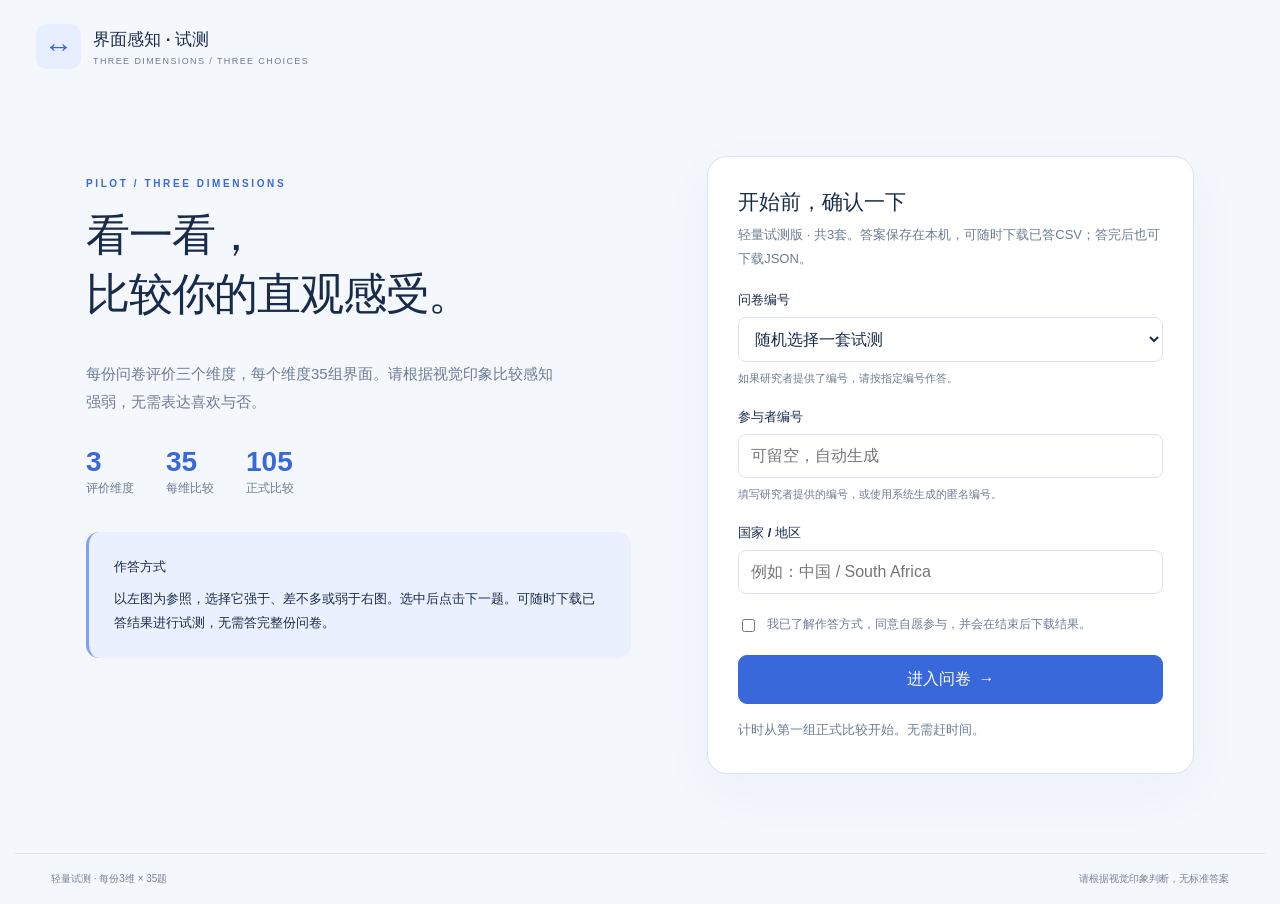
==== three35.html @ 6b6b3850 "Add 3-choice pilot and explicit CSV completion times" ====
<!doctype html>
<html lang="zh-CN">
<head>
  <meta charset="utf-8">
  <meta name="viewport" content="width=device-width,initial-scale=1">
  <meta name="theme-color" content="#f4f7fc">
  <title>界面感知试测 · 3维×35题 · 三类比较</title>
<style>:root{--ink:#20392f;--muted:#69776e;--accent:#355e48;--accent-dark:#274735;--line:#dce3da;--paper:#fff;--bg:#f6f7f4;--soft:#edf2eb;--warning:#8a5127;font-family:Inter,"Segoe UI","Microsoft YaHei",sans-serif;color:var(--ink);background:var(--bg);font-synthesis:none}
*{box-sizing:border-box}body{margin:0}button,input,select{font:inherit}button,a,input,select{-webkit-tap-highlight-color:transparent}button{cursor:pointer}button:disabled{cursor:not-allowed;opacity:.45}button:focus-visible,a:focus-visible,input:focus-visible,select:focus-visible{outline:3px solid #9cc19c;outline-offset:3px}[hidden]{display:none!important}h1,h2,h3,p{margin-top:0}h1{font-size:clamp(30px,4vw,44px);font-weight:600;letter-spacing:-1.5px;line-height:1.35}h2{font-size:28px;line-height:1.4;font-weight:600}p{line-height:1.85}a{color:var(--accent)}.site-header{max-width:1320px;margin:auto;padding:24px 36px;display:flex;align-items:center;justify-content:space-between;gap:20px}.brand{display:flex;align-items:center;gap:12px;color:var(--ink);text-decoration:none;font-size:17px;font-weight:650}.brand small{display:block;font-size:9px;letter-spacing:1.8px;margin-top:5px;font-weight:500;color:var(--muted)}.brand-mark{font-size:29px;background:var(--soft);width:45px;height:45px;border-radius:13px;display:grid;place-items:center}.session-tools{display:flex;align-items:center;gap:25px}.clock{display:grid;gap:4px}.clock span{font-size:11px;color:var(--muted)}.clock strong{font-size:18px;font-weight:550;font-variant-numeric:tabular-nums;letter-spacing:.6px}.button{padding:12px 22px;border:1px solid var(--line);border-radius:9px;background:var(--paper);color:var(--ink);font-weight:550;text-decoration:none;display:inline-flex;align-items:center;justify-content:center;gap:8px;line-height:1.4}.button-primary{background:var(--accent);border-color:var(--accent);color:white}.button-primary:hover:not(:disabled){background:var(--accent-dark)}.button-quiet{background:transparent;font-size:13px;padding:10px 14px}.button-link{border:0;background:transparent;padding:4px;color:var(--accent);font-size:13px;text-decoration:underline}#app{max-width:1180px;margin:auto;padding:28px 36px 12px;min-height:calc(100vh - 162px)}.eyebrow{display:block;font-size:10px;letter-spacing:2.6px;color:var(--accent);font-weight:650;margin-bottom:16px}.muted{color:var(--muted)}.hero{display:grid;grid-template-columns:1.12fr 1fr;gap:68px;align-items:start;padding:35px 0 25px}.hero-copy{padding-top:22px}.hero-copy>p{color:var(--muted);max-width:470px;font-size:15px}.stat-row{display:flex;gap:32px;margin:30px 0 35px}.stat strong{font-size:28px;font-weight:550;display:block}.stat span{font-size:12px;color:var(--muted)}.guide{padding:23px 25px;background:var(--soft);border-radius:13px;font-size:13px;line-height:1.85}.guide strong{display:block;margin-bottom:8px}.guide p{margin:0}.setup-card{background:white;border:1px solid var(--line);border-radius:18px;padding:30px;box-shadow:0 12px 35px #20392f05}.setup-card h2{font-size:21px;margin-bottom:7px}.setup-card>p{font-size:13px;color:var(--muted)}.field{display:block;margin:20px 0}.field>span{display:block;font-size:13px;font-weight:600;margin-bottom:8px}.field input,.field select{width:100%;padding:12px;border:1px solid var(--line);border-radius:8px;background:white;color:var(--ink);min-height:44px}.field small{display:block;margin-top:7px;font-size:11px;line-height:1.7;color:var(--muted)}.field-row{display:grid;grid-template-columns:1fr 1fr;gap:16px}.field-row .field{margin-top:0}.consent{display:flex;align-items:flex-start;gap:9px;font-size:12px;line-height:1.8;color:var(--muted);margin:20px 0}.consent input{accent-color:var(--accent);margin-top:5px}.full-width{width:100%}.notice{font-size:12px;line-height:1.8;padding:14px 17px;border-radius:9px;border:1px solid var(--line);margin-bottom:20px;background:white}.notice-warning{border-color:#ebd4bb;background:#fff8ef;color:var(--warning)}.error{color:#a13b2c;font-size:13px;line-height:1.7}.resume-card{background:var(--soft);border:1px solid #c9d9c9;padding:22px;border-radius:12px;margin-bottom:25px}.resume-card h3{margin-bottom:8px}.actions{display:flex;gap:12px;flex-wrap:wrap;margin-top:24px}.progress-meta{display:flex;justify-content:space-between;gap:20px;font-size:12px;color:var(--muted);margin-bottom:10px}.progress-track{height:4px;background:#e2e8df;border-radius:5px;overflow:hidden}.progress-fill{height:100%;background:var(--accent);transition:width .25s}.dimension-tabs{display:flex;gap:8px;margin:18px 0 21px;flex-wrap:wrap}.dimension-tab{font-size:11px;color:var(--muted);padding:6px 11px;border:1px solid transparent;border-radius:20px}.dimension-tab.current{color:var(--accent-dark);background:#e4eddc;border-color:#d4e1cc}.dimension-tab.done{color:var(--accent)}.trial-heading{display:flex;justify-content:space-between;gap:24px;align-items:end;margin-bottom:18px}.trial-heading h1{font-size:25px;letter-spacing:-.6px;margin-bottom:6px}.definition{font-size:12px;line-height:1.8;margin:0;color:var(--muted);max-width:760px}.trial-number{font-size:13px;color:var(--muted);white-space:nowrap}.image-grid{display:grid;grid-template-columns:1fr 1fr;gap:24px}.image-card{margin:0;background:white;border:1px solid var(--line);border-radius:13px;overflow:hidden}.image-card figcaption{display:flex;align-items:center;justify-content:space-between;border-bottom:1px solid #edf0e9;padding:10px 17px;font-size:11px;color:var(--muted)}.image-card figcaption strong{font-size:12px;color:var(--ink);font-weight:550}.image-stage{display:flex;align-items:center;justify-content:center;height:clamp(280px,48vh,540px);padding:12px;background:#fdfefb;position:relative}.stimulus{max-height:100%;max-width:100%;width:auto;height:auto;object-fit:contain;cursor:zoom-in}.image-caption-hint{font-size:10px;color:var(--muted)}.loading-status{font-size:12px;text-align:center;color:var(--muted);min-height:21px;margin-top:10px}.response-panel{margin-top:12px}.response-prompt{font-size:12px;color:var(--muted);margin-bottom:10px;text-align:center}.choices{display:grid;grid-template-columns:repeat(5,1fr);gap:10px}.choice{border:1px solid var(--line);background:white;color:var(--ink);border-radius:9px;padding:13px 5px;min-height:67px;font-size:13px;line-height:1.55;transition:background .12s,border-color .12s}.choice small{display:block;font-size:10px;color:var(--muted);margin-top:3px}.choice:hover:not(:disabled){border-color:#99b394;background:#f1f5ee}.choice[aria-pressed=true]{background:var(--accent);color:white;border-color:var(--accent)}.choice[aria-pressed=true] small{color:#dbe7d8}.trial-actions{display:flex;align-items:center;justify-content:space-between;margin-top:17px;gap:15px}.trial-actions p{font-size:11px;color:var(--muted);margin:0}.site-footer{max-width:1250px;margin:22px auto 0;padding:18px 36px;display:flex;justify-content:space-between;gap:20px;color:#7a847c;font-size:10px;border-top:1px solid var(--line)}.center-card{max-width:740px;margin:40px auto;padding:40px;background:white;border:1px solid var(--line);border-radius:18px}.center-card .eyebrow{margin-bottom:20px}.definition-large{font-size:16px;line-height:1.9;padding:20px;background:var(--soft);border-radius:10px}.dimension-list{display:flex;gap:8px;flex-wrap:wrap;margin:24px 0}.dimension-list span{font-size:12px;padding:7px 12px;background:var(--soft);border-radius:20px}.break-stats,.result-stats{display:grid;grid-template-columns:repeat(3,1fr);gap:15px;margin:27px 0}.break-stats div,.result-stats div{padding:17px 12px;border-radius:10px;background:var(--bg)}.break-stats span,.result-stats span{display:block;color:var(--muted);font-size:11px;margin-bottom:7px}.break-stats strong,.result-stats strong{font-size:23px;font-weight:550;font-variant-numeric:tabular-nums}.download-note{font-size:13px;color:var(--muted);margin-top:25px}.modal{border:1px solid var(--line);border-radius:17px;max-width:440px;padding:0;width:calc(100% - 40px);color:var(--ink)}.modal::backdrop,.zoom-dialog::backdrop{background:#16271fbb;backdrop-filter:blur(3px)}.modal-content{padding:35px}.modal-content h2{font-size:25px}.modal-content p{font-size:13px}.zoom-dialog{border:0;background:#f7f8f3;border-radius:12px;padding:50px 15px 15px;max-height:95vh;max-width:95vw;color:var(--ink)}.zoom-dialog img{display:block;max-height:calc(95vh - 80px);max-width:calc(95vw - 40px);object-fit:contain}.zoom-close{position:absolute;right:10px;top:8px;font-size:12px;padding:8px 12px}.toast{position:fixed;bottom:25px;left:50%;transform:translateX(-50%);background:var(--ink);color:white;padding:12px 18px;border-radius:9px;max-width:90vw;font-size:12px;z-index:20}.storage-warning{max-width:1108px;margin:0 auto 10px}.save-status{font-size:10px;color:var(--muted)}.mono{font-variant-numeric:tabular-nums}.rating-hint{font-size:12px;color:var(--muted);line-height:1.9}.completion-icon{width:51px;height:51px;display:grid;place-items:center;border-radius:50%;background:var(--soft);font-size:25px;margin-bottom:23px}
@media(min-width:1400px){#app{padding-top:35px}.image-stage{height:clamp(300px,50vh,600px)}}
@media(max-width:760px){.site-header{padding:18px 18px;gap:10px}.brand{font-size:14px;gap:8px}.brand small{font-size:7px;letter-spacing:1px}.brand-mark{width:35px;height:35px;font-size:23px}.session-tools{gap:12px}.clock strong{font-size:15px}.secondary-clock{display:none}.session-tools .button{font-size:11px;padding:8px 9px}#app{padding:20px 18px 8px}.hero{grid-template-columns:1fr;gap:22px;padding-top:0}.hero-copy{padding-top:5px}.hero-copy>p{max-width:none}.stat-row{gap:30px;margin:20px 0}.guide{padding:18px}.setup-card{padding:23px}.trial-heading{gap:12px;align-items:start}.trial-heading h1{font-size:21px}.trial-number{font-size:11px;padding-top:5px}.definition{font-size:11px}.dimension-tabs{gap:2px;margin:13px 0 18px}.dimension-tab{font-size:10px;padding:5px 8px}.image-grid{gap:10px}.image-stage{height:clamp(230px,43vh,430px);padding:7px}.image-card figcaption{padding:8px 10px}.image-caption-hint{display:none}.choices{gap:5px}.choice{font-size:11px;padding:10px 3px;min-height:64px}.choice small{font-size:9px}.trial-actions p{max-width:50%;line-height:1.7}.site-footer{padding:17px 18px;font-size:9px}.site-footer span:last-child{max-width:50%;text-align:right}.center-card{margin:15px auto;padding:26px 22px}.break-stats,.result-stats{gap:8px}.break-stats strong,.result-stats strong{font-size:19px}.field-row{gap:10px}.progress-meta{font-size:11px}}
@media(prefers-reduced-motion:reduce){*{transition:none!important}}
/* Reserve room for responses so a trial does not require repeated scrolling. */
body[data-screen=trial] .site-footer{display:none}
body[data-screen=trial] .image-stage{height:clamp(180px,calc(100dvh - 590px),600px)}
@media(max-width:760px){body[data-screen=trial] .image-stage{height:clamp(190px,calc(100dvh - 535px),430px)}}
@media(min-width:761px) and (max-height:900px){
body[data-screen=trial] .site-header{padding-top:12px;padding-bottom:12px}
body[data-screen=trial] #app{padding-top:12px}
body[data-screen=trial] .dimension-tabs{margin-top:10px;margin-bottom:12px}
body[data-screen=trial] .trial-heading{margin-bottom:12px}
body[data-screen=trial] .trial-heading h1{font-size:22px;margin-bottom:4px}
body[data-screen=trial] .image-stage{height:clamp(240px,calc(100dvh - 430px),520px)}
body[data-screen=trial] .loading-status{margin-top:6px;min-height:18px}
body[data-screen=trial] .response-panel{margin-top:6px}
body[data-screen=trial] .response-prompt{display:none}
body[data-screen=trial] .trial-actions{margin-top:12px}
}

:root{--ink:#192b4b;--muted:#6e7c94;--accent:#3868d9;--accent-dark:#264eb3;--line:#dce4f0;--bg:#f4f7fc;--soft:#edf2fc}
.brand-mark{background:#e7eeff;color:#3868d9;border-radius:11px}.hero-copy h1{font-weight:650;letter-spacing:-1.2px}.hero{gap:76px}.setup-card{box-shadow:0 18px 55px #345c9c0a;border-radius:20px}.guide{background:#eaf0fd;border-left:3px solid #7fa0f3}.stat strong{color:#3868d9}.choices{grid-template-columns:repeat(3,1fr);gap:15px}.choice{font-size:17px;font-weight:600;min-height:69px}.choice small{font-size:11px;font-weight:400}.dimension-tab.current{background:#e4ecff;border-color:#cbdafb;color:#264eb3}.progress-fill{background:linear-gradient(90deg,#7597ef,#3868d9)}.dimension-tab.done{color:#3868d9}.image-card{background:white;box-shadow:0 4px 20px #335b8b03}.image-stage{background:#fbfcff}.result-stats div,.break-stats div{border:1px solid #e5ebf5;background:#f8faff}.partial-export{font-size:12px;padding:10px 12px}.choice:hover:not(:disabled){background:#edf2ff;border-color:#91acf1}.choice[aria-pressed=true]{background:#3868d9;border-color:#3868d9}.center-card{box-shadow:0 12px 45px #344c7307}.site-footer{color:#77849a}.brand small{letter-spacing:1.4px}
@media(max-width:760px){.hero{gap:22px}.choices{gap:8px}.choice{font-size:15px;min-height:64px}.choice small{font-size:10px}.brand small{display:none}.brand{font-size:12px}.brand-mark{width:28px;height:28px;font-size:20px}.session-tools{gap:7px}.clock strong{font-size:13px}.session-tools .button{font-size:10px;padding:8px 7px}.partial-export{padding:8px 6px}.site-header{padding-left:14px;padding-right:14px}}
</style>



</head>
<body>
  <header class="site-header">
    <a class="brand" href="./" aria-label="问卷首页"><span class="brand-mark">↔</span><span>界面感知 · 试测<small>THREE DIMENSIONS / THREE CHOICES</small></span></a>
    <div class="session-tools" id="session-tools" hidden>
      <div class="clock"><span>总用时</span><strong id="wall-clock">00:00</strong></div>
      <div class="clock secondary-clock"><span>有效作答</span><strong id="active-clock">00:00</strong></div>
      <button id="partial-download" class="button button-quiet partial-export" type="button">下载已答CSV</button><button id="pause-button" class="button button-quiet" type="button">暂停休息</button>
    </div>
  </header>
  <main id="app" tabindex="-1"></main>
  <footer class="site-footer"><span>轻量试测 · 每份3维 × 35题</span><span>请根据视觉印象判断，无标准答案</span></footer>
  <dialog id="pause-dialog" class="modal"><div class="modal-content"><span class="eyebrow">TAKE A BREAK</span><h2>休息一下，再继续。</h2><p>暂停期间不计入有效作答时间；总用时仍会继续。</p><p class="muted">进度保存在当前浏览器中。</p><button id="resume-button" class="button button-primary" type="button">继续作答</button></div></dialog>
  <dialog id="zoom-dialog" class="zoom-dialog"><button id="close-zoom" class="button zoom-close" type="button">关闭大图 ×</button><img id="zoom-image" alt="界面放大图"></dialog>
  <dialog id="confirm-dialog" class="modal"><div class="modal-content"><h2>开始另一份试测？</h2><p id="confirm-message"></p><div class="actions"><button id="confirm-ok" class="button button-primary" type="button">确认重新开始</button><button id="confirm-cancel" class="button" type="button">返回</button></div></div></dialog>
  <div id="toast" class="toast" role="status" hidden></div>
  <noscript>此问卷需要启用浏览器的 JavaScript 才能作答。</noscript>
<script>window.QUESTIONNAIRE_DATA = {"version":"ui-pilot-3x35-three-category-1.0","dataset_hash":"d85977dde23d203727727ed1d5c5109d46df7ff09c60d051c51eafa798b980ae","dimensions":[{"code":"consistency","name":"一致性","definition":"界面内部的图标、配色、排版等元素，在视觉风格上是否协调、统一。"},{"code":"vitality","name":"活力感","definition":"界面在视觉上是否显得有朝气、有能量，给人充满活力的感觉。"},{"code":"fun","name":"趣味性","definition":"界面在视觉上是否显得有趣、生动，具有让人觉得好玩的特征。"},{"code":"intelligence","name":"智能感","definition":"界面在视觉上是否给人聪明、智能的印象。请依据外观感受判断，无需推测实际功能。"},{"code":"trendiness","name":"新潮感","definition":"界面在视觉风格上是否显得新颖、时髦，具有当下潮流的感觉。"},{"code":"premium","name":"高级感","definition":"界面在视觉上是否显得精致、考究，具有高品质的感觉。"}],"forms":[{"number":1,"dimensions":{"consistency":[["UI032","UI112"],["UI101","UI142"],["UI015","UI148"],["UI137","UI054"],["UI111","UI061"],["UI143","UI113"],["UI043","UI205"],["UI199","UI073"],["UI020","UI155"],["UI003","UI004"],["UI070","UI025"],["UI048","UI093"],["UI089","UI122"],["UI104","UI203"],["UI019","UI168"],["UI163","UI036"],["UI186","UI066"],["UI200","UI129"],["UI023","UI010"],["UI046","UI107"],["UI094","UI146"],["UI164","UI062"],["UI097","UI123"],["UI002","UI030"],["UI115","UI190"],["UI018","UI059"],["UI119","UI077"],["UI033","UI103"],["UI157","UI201"],["UI052","UI191"],["UI176","UI150"],["UI006","UI182"],["UI131","UI022"],["UI086","UI156"],["UI081","UI106"]],"trendiness":[["UI199","UI183"],["UI025","UI105"],["UI103","UI093"],["UI177","UI154"],["UI141","UI086"],["UI125","UI157"],["UI205","UI193"],["UI101","UI102"],["UI149","UI122"],["UI182","UI073"],["UI202","UI012"],["UI166","UI042"],["UI150","UI156"],["UI197","UI118"],["UI188","UI133"],["UI121","UI016"],["UI081","UI185"],["UI108","UI061"],["UI098","UI174"],["UI096","UI033"],["UI192","UI003"],["UI015","UI079"],["UI135","UI123"],["UI008","UI175"],["UI178","UI169"],["UI029","UI044"],["UI011","UI071"],["UI089","UI069"],["UI005","UI142"],["UI084","UI027"],["UI190","UI200"],["UI070","UI146"],["UI167","UI162"],["UI036","UI171"],["UI063","UI019"]],"premium":[["UI075","UI177"],["UI148","UI171"],["UI109","UI118"],["UI202","UI051"],["UI022","UI175"],["UI105","UI076"],["UI099","UI016"],["UI071","UI065"],["UI019","UI020"],["UI096","UI034"],["UI072","UI194"],["UI117","UI002"],["UI054","UI085"],["UI062","UI092"],["UI132","UI073"],["UI154","UI100"],["UI201","UI192"],["UI196","UI128"],["UI003","UI113"],["UI127","UI172"],["UI199","UI025"],["UI039","UI185"],["UI084","UI090"],["UI167","UI180"],["UI112","UI116"],["UI024","UI145"],["UI032","UI159"],["UI134","UI083"],["UI009","UI078"],["UI162","UI143"],["UI187","UI030"],["UI089","UI101"],["UI074","UI170"],["UI001","UI015"],["UI136","UI017"]]},"order":["consistency","trendiness","premium"]},{"number":2,"dimensions":{"vitality":[["UI200","UI197"],["UI172","UI035"],["UI074","UI057"],["UI043","UI052"],["UI173","UI201"],["UI020","UI100"],["UI129","UI064"],["UI029","UI058"],["UI116","UI012"],["UI189","UI199"],["UI024","UI033"],["UI045","UI048"],["UI098","UI015"],["UI117","UI070"],["UI121","UI119"],["UI113","UI150"],["UI021","UI168"],["UI170","UI022"],["UI027","UI097"],["UI205","UI094"],["UI008","UI028"],["UI096","UI090"],["UI005","UI175"],["UI084","UI101"],["UI122","UI107"],["UI018","UI124"],["UI134","UI136"],["UI013","UI182"],["UI082","UI003"],["UI167","UI060"],["UI079","UI114"],["UI076","UI181"],["UI135","UI044"],["UI023","UI049"],["UI075","UI142"]],"fun":[["UI066","UI083"],["UI123","UI147"],["UI199","UI057"],["UI102","UI173"],["UI020","UI182"],["UI144","UI105"],["UI017","UI009"],["UI118","UI193"],["UI022","UI027"],["UI014","UI184"],["UI194","UI180"],["UI016","UI139"],["UI203","UI018"],["UI006","UI138"],["UI153","UI168"],["UI064","UI151"],["UI043","UI088"],["UI070","UI166"],["UI073","UI013"],["UI035","UI095"],["UI106","UI101"],["UI056","UI128"],["UI204","UI157"],["UI108","UI044"],["UI112","UI087"],["UI078","UI081"],["UI053","UI185"],["UI141","UI140"],["UI137","UI058"],["UI008","UI065"],["UI189","UI046"],["UI042","UI124"],["UI190","UI116"],["UI176","UI148"],["UI177","UI178"]],"intelligence":[["UI113","UI184"],["UI079","UI145"],["UI102","UI165"],["UI032","UI163"],["UI056","UI082"],["UI197","UI201"],["UI005","UI183"],["UI074","UI203"],["UI038","UI024"],["UI139","UI162"],["UI166","UI204"],["UI116","UI140"],["UI008","UI194"],["UI053","UI042"],["UI043","UI112"],["UI019","UI182"],["UI125","UI108"],["UI136","UI029"],["UI144","UI054"],["UI076","UI172"],["UI130","UI003"],["UI103","UI071"],["UI131","UI046"],["UI036","UI041"],["UI067","UI087"],["UI050","UI124"],["UI027","UI147"],["UI206","UI190"],["UI004","UI098"],["UI171","UI192"],["UI135","UI101"],["UI151","UI094"],["UI199","UI035"],["UI149","UI070"],["UI198","UI084"]]},"order":["vitality","fun","intelligence"]},{"number":3,"dimensions":{"consistency":[["UI163","UI164"],["UI181","UI001"],["UI068","UI149"],["UI043","UI188"],["UI061","UI202"],["UI079","UI047"],["UI173","UI131"],["UI126","UI016"],["UI142","UI081"],["UI204","UI085"],["UI189","UI045"],["UI144","UI095"],["UI186","UI066"],["UI007","UI088"],["UI082","UI099"],["UI129","UI132"],["UI102","UI093"],["UI182","UI029"],["UI141","UI048"],["UI115","UI040"],["UI057","UI137"],["UI116","UI171"],["UI114","UI119"],["UI110","UI178"],["UI094","UI146"],["UI150","UI157"],["UI020","UI155"],["UI038","UI125"],["UI018","UI059"],["UI024","UI052"],["UI098","UI206"],["UI053","UI013"],["UI179","UI096"],["UI034","UI148"],["UI022","UI106"]],"fun":[["UI198","UI057"],["UI088","UI032"],["UI053","UI006"],["UI089","UI065"],["UI199","UI034"],["UI078","UI067"],["UI062","UI051"],["UI101","UI120"],["UI138","UI204"],["UI112","UI149"],["UI108","UI059"],["UI193","UI143"],["UI039","UI074"],["UI085","UI097"],["UI038","UI163"],["UI187","UI196"],["UI098","UI132"],["UI019","UI007"],["UI104","UI003"],["UI203","UI200"],["UI126","UI076"],["UI015","UI175"],["UI169","UI148"],["UI049","UI054"],["UI118","UI096"],["UI110","UI070"],["UI014","UI184"],["UI017","UI182"],["UI012","UI142"],["UI094","UI084"],["UI141","UI095"],["UI119","UI011"],["UI086","UI008"],["UI147","UI002"],["UI111","UI113"]],"trendiness":[["UI167","UI206"],["UI195","UI064"],["UI111","UI118"],["UI140","UI117"],["UI070","UI035"],["UI029","UI071"],["UI091","UI018"],["UI015","UI191"],["UI119","UI053"],["UI138","UI113"],["UI007","UI124"],["UI189","UI058"],["UI128","UI116"],["UI153","UI175"],["UI188","UI082"],["UI134","UI165"],["UI046","UI194"],["UI173","UI193"],["UI198","UI012"],["UI092","UI108"],["UI120","UI170"],["UI038","UI017"],["UI132","UI002"],["UI161","UI152"],["UI205","UI003"],["UI123","UI072"],["UI084","UI199"],["UI197","UI006"],["UI101","UI030"],["UI168","UI086"],["UI163","UI150"],["UI149","UI190"],["UI090","UI059"],["UI126","UI045"],["UI159","UI183"]]},"order":["consistency","fun","trendiness"]}],"images":{"UI001":"./images/UI001.png","UI002":"./images/UI002.png","UI003":"./images/UI003.png","UI004":"./images/UI004.png","UI005":"./images/UI005.png","UI006":"./images/UI006.png","UI007":"./images/UI007.png","UI008":"./images/UI008.png","UI009":"./images/UI009.png","UI010":"./images/UI010.png","UI011":"./images/UI011.png","UI012":"./images/UI012.png","UI013":"./images/UI013.png","UI014":"./images/UI014.png","UI015":"./images/UI015.png","UI016":"./images/UI016.png","UI017":"./images/UI017.png","UI018":"./images/UI018.jpg","UI019":"./images/UI019.jpg","UI020":"./images/UI020.png","UI021":"./images/UI021.png","UI022":"./images/UI022.jpg","UI023":"./images/UI023.png","UI024":"./images/UI024.png","UI025":"./images/UI025.png","UI026":"./images/UI026.png","UI027":"./images/UI027.png","UI028":"./images/UI028.png","UI029":"./images/UI029.png","UI030":"./images/UI030.jpg","UI031":"./images/UI031.png","UI032":"./images/UI032.png","UI033":"./images/UI033.jpg","UI034":"./images/UI034.png","UI035":"./images/UI035.jpg","UI036":"./images/UI036.jpg","UI037":"./images/UI037.png","UI038":"./images/UI038.png","UI039":"./images/UI039.png","UI040":"./images/UI040.png","UI041":"./images/UI041.jpg","UI042":"./images/UI042.jpg","UI043":"./images/UI043.jpg","UI044":"./images/UI044.jpg","UI045":"./images/UI045.png","UI046":"./images/UI046.png","UI047":"./images/UI047.png","UI048":"./images/UI048.png","UI049":"./images/UI049.png","UI050":"./images/UI050.png","UI051":"./images/UI051.png","UI052":"./images/UI052.png","UI053":"./images/UI053.png","UI054":"./images/UI054.png","UI055":"./images/UI055.png","UI056":"./images/UI056.png","UI057":"./images/UI057.png","UI058":"./images/UI058.png","UI059":"./images/UI059.png","UI060":"./images/UI060.png","UI061":"./images/UI061.png","UI062":"./images/UI062.png","UI063":"./images/UI063.png","UI064":"./images/UI064.png","UI065":"./images/UI065.png","UI066":"./images/UI066.png","UI067":"./images/UI067.png","UI068":"./images/UI068.png","UI069":"./images/UI069.png","UI070":"./images/UI070.png","UI071":"./images/UI071.png","UI072":"./images/UI072.png","UI073":"./images/UI073.png","UI074":"./images/UI074.png","UI075":"./images/UI075.png","UI076":"./images/UI076.png","UI077":"./images/UI077.png","UI078":"./images/UI078.png","UI079":"./images/UI079.png","UI080":"./images/UI080.png","UI081":"./images/UI081.png","UI082":"./images/UI082.png","UI083":"./images/UI083.png","UI084":"./images/UI084.png","UI085":"./images/UI085.png","UI086":"./images/UI086.png","UI087":"./images/UI087.png","UI088":"./images/UI088.png","UI089":"./images/UI089.png","UI090":"./images/UI090.png","UI091":"./images/UI091.png","UI092":"./images/UI092.png","UI093":"./images/UI093.png","UI094":"./images/UI094.png","UI095":"./images/UI095.png","UI096":"./images/UI096.png","UI097":"./images/UI097.png","UI098":"./images/UI098.png","UI099":"./images/UI099.png","UI100":"./images/UI100.png","UI101":"./images/UI101.png","UI102":"./images/UI102.png","UI103":"./images/UI103.png","UI104":"./images/UI104.png","UI105":"./images/UI105.png","UI106":"./images/UI106.png","UI107":"./images/UI107.png","UI108":"./images/UI108.png","UI109":"./images/UI109.png","UI110":"./images/UI110.png","UI111":"./images/UI111.png","UI112":"./images/UI112.png","UI113":"./images/UI113.png","UI114":"./images/UI114.png","UI115":"./images/UI115.png","UI116":"./images/UI116.png","UI117":"./images/UI117.png","UI118":"./images/UI118.png","UI119":"./images/UI119.png","UI120":"./images/UI120.png","UI121":"./images/UI121.png","UI122":"./images/UI122.png","UI123":"./images/UI123.png","UI124":"./images/UI124.png","UI125":"./images/UI125.png","UI126":"./images/UI126.png","UI127":"./images/UI127.png","UI128":"./images/UI128.png","UI129":"./images/UI129.png","UI130":"./images/UI130.png","UI131":"./images/UI131.png","UI132":"./images/UI132.png","UI133":"./images/UI133.png","UI134":"./images/UI134.png","UI135":"./images/UI135.png","UI136":"./images/UI136.png","UI137":"./images/UI137.png","UI138":"./images/UI138.png","UI139":"./images/UI139.png","UI140":"./images/UI140.png","UI141":"./images/UI141.png","UI142":"./images/UI142.png","UI143":"./images/UI143.png","UI144":"./images/UI144.png","UI145":"./images/UI145.png","UI146":"./images/UI146.png","UI147":"./images/UI147.png","UI148":"./images/UI148.png","UI149":"./images/UI149.jpg","UI150":"./images/UI150.jpg","UI151":"./images/UI151.jpg","UI152":"./images/UI152.jpg","UI153":"./images/UI153.jpg","UI154":"./images/UI154.jpg","UI155":"./images/UI155.jpg","UI156":"./images/UI156.jpg","UI157":"./images/UI157.jpg","UI158":"./images/UI158.jpg","UI159":"./images/UI159.jpg","UI160":"./images/UI160.jpg","UI161":"./images/UI161.jpg","UI162":"./images/UI162.jpg","UI163":"./images/UI163.jpg","UI164":"./images/UI164.jpg","UI165":"./images/UI165.jpg","UI166":"./images/UI166.jpg","UI167":"./images/UI167.jpg","UI168":"./images/UI168.jpg","UI169":"./images/UI169.jpeg","UI170":"./images/UI170.jpeg","UI171":"./images/UI171.png","UI172":"./images/UI172.png","UI173":"./images/UI173.png","UI174":"./images/UI174.jpeg","UI175":"./images/UI175.jpeg","UI176":"./images/UI176.jpeg","UI177":"./images/UI177.jpeg","UI178":"./images/UI178.png","UI179":"./images/UI179.png","UI180":"./images/UI180.png","UI181":"./images/UI181.png","UI182":"./images/UI182.jpg","UI183":"./images/UI183.webp","UI184":"./images/UI184.webp","UI185":"./images/UI185.webp","UI186":"./images/UI186.webp","UI187":"./images/UI187.webp","UI188":"./images/UI188.webp","UI189":"./images/UI189.webp","UI190":"./images/UI190.webp","UI191":"./images/UI191.webp","UI192":"./images/UI192.webp","UI193":"./images/UI193.webp","UI194":"./images/UI194.webp","UI195":"./images/UI195.webp","UI196":"./images/UI196.webp","UI197":"./images/UI197.webp","UI198":"./images/UI198.webp","UI199":"./images/UI199.webp","UI200":"./images/UI200.webp","UI201":"./images/UI201.webp","UI202":"./images/UI202.webp","UI203":"./images/UI203.webp","UI204":"./images/UI204.webp","UI205":"./images/UI205.webp","UI206":"./images/UI206.webp"}};</script>
<script>/* Shared deterministic design and export rules. No network or storage access. */
(function (root) {
  'use strict';
  const SCALE = [
    {score: 1, label: '左图强于右图', short: '强于', hint: '左图更强'},
    {score: 0, label: '左图与右图差不多', short: '差不多', hint: '两图相近'},
    {score: -1, label: '左图弱于右图', short: '弱于', hint: '左图更弱'}
  ];
  function makePlan(data, formNumber, orientation) {
    const form = data.forms.find(f => f.number === Number(formNumber));
    if (!form || !['A','B'].includes(orientation)) throw new Error('无效的试测问卷编号');
    const order = orientation === 'A' ? [...form.order] : [...form.order].reverse();
    const trials = [];
    order.forEach((code, block) => {
      const dim = data.dimensions.find(d=>d.code === code);
      form.dimensions[code].forEach((pair, item) => {
        const [baseLeft,baseRight] = pair;
        const canonical = [...pair].sort();
        trials.push({trial_index:trials.length+1,dimension_position:block+1,
          dimension_code:code,dimension:dim.name,dimension_trial_index:item+1,source_item_no:item+1,
          pair_id:canonical.join('_'),canonical_ui_1:canonical[0],canonical_ui_2:canonical[1],
          base_left_ui:baseLeft,base_right_ui:baseRight,
          left_ui:orientation === 'A' ? baseLeft : baseRight,
          right_ui:orientation === 'A' ? baseRight : baseLeft});
      });
    });
    return {orderIndex:orientation === 'A' ? 0 : 1,order,trials};
  }
  function responseFields(trial, score) {
    if (!SCALE.some(s => s.score === score)) throw new Error('无效的五级答案');
    return {
      response_score_left: score,
      score_for_base_left: score * (trial.left_ui === trial.base_left_ui ? 1 : -1),
      score_for_canonical_ui_1: score * (trial.left_ui === trial.canonical_ui_1 ? 1 : -1),
      response_label: SCALE.find(s => s.score === score).label
    };
  }
  function csvCell(value) {
    let s = value === null || value === undefined ? '' : String(value);
    // Preserve negative numeric codes; neutralize spreadsheet formulas in user-entered text.
    if (typeof value === 'string' && /^[\s]*[=+@-]/.test(s)) s = "'" + s;
    return '"' + s.replace(/"/g, '""') + '"';
  }
  function toCsv(rows) {
    if (!rows.length) throw new Error('没有可导出的回答');
    const fields = Object.keys(rows[0]);
    return '\ufeff' + [fields.map(csvCell).join(','), ...rows.map(row => fields.map(k => csvCell(row[k])).join(','))].join('\r\n');
  }
  function formatTime(ms) {
    const seconds = Math.max(0, Math.floor(ms / 1000));
    const minutes = Math.floor(seconds / 60);
    return (minutes < 100 ? String(minutes).padStart(2, '0') : String(minutes)) + ':' + String(seconds % 60).padStart(2, '0');
  }
  root.QuestionnaireCore = {SCALE, makePlan, responseFields, toCsv, formatTime};
})(typeof window === 'undefined' ? globalThis : window);
</script>
<script>(function () {
  'use strict';
  const DATA = window.QUESTIONNAIRE_DATA;
  const C = window.QuestionnaireCore;
  const app = document.getElementById('app');
  const storageKey = 'ui-perception:' + location.pathname.replace(/index\.html$/, '') + ':v1';
  const pauseDialog = document.getElementById('pause-dialog');
  const zoomDialog = document.getElementById('zoom-dialog');
  let state = null;
  let plan = null;
  let ready = false;
  let renderId = 0;
  let lastTick = performance.now();
  let lastSave = 0;
  let storageWorking = true;
  let toastTimeout = 0;
  let sessionLocked = false;
  const tabId = crypto.randomUUID ? crypto.randomUUID() : Date.now() + '-' + Math.random();
  let channel = null;
  let otherTabActive = false;

  function askConfirmation(message) {
    return new Promise(resolve=>{
      const dialog=document.getElementById('confirm-dialog');
      document.getElementById('confirm-message').textContent=message;
      let settled=false;
      const done=value=>{if(settled)return;settled=true;dialog.close();resolve(value);};
      document.getElementById('confirm-ok').onclick=()=>done(true);
      document.getElementById('confirm-cancel').onclick=()=>done(false);
      dialog.oncancel=event=>{event.preventDefault();done(false);};
      dialog.showModal();
    });
  }
  document.getElementById('partial-download').onclick=()=>{
    if(!state?.answers.length){toast('请先回答至少一道题，再下载已答结果。');return;}
    tick();download('csv');
  };
  function escapeHtml(value) {
    return String(value ?? '').replace(/[&<>"']/g, ch => ({'&': '&amp;', '<': '&lt;', '>': '&gt;', '"': '&quot;', "'": '&#39;'}[ch]));
  }
  function randomNumber(max) {
    const array = new Uint32Array(1);
    crypto.getRandomValues(array);
    return array[0] % max;
  }
  function toast(message) {
    const el = document.getElementById('toast');
    el.textContent = message;
    el.hidden = false;
    clearTimeout(toastTimeout);
    toastTimeout = setTimeout(() => {el.hidden = true;}, 4500);
  }
  function warnStorage() {
    storageWorking = false;
    if (document.getElementById('storage-warning')) return;
    const el = document.createElement('div');
    el.id = 'storage-warning';
    el.className = 'notice notice-warning storage-warning';
    el.textContent = '浏览器无法保存进度。请保持此页面打开，并在完成后下载结果。';
    document.querySelector('.site-header').after(el);
  }
  function persist() {
    if (!state || sessionLocked) return;
    try {localStorage.setItem(storageKey, JSON.stringify(state));} catch {warnStorage();}
  }
  function readSaved() {
    try {
      const raw = localStorage.getItem(storageKey);
      if (!raw) return null;
      const saved = JSON.parse(raw);
      if (saved.dataset_hash !== DATA.dataset_hash || !Array.isArray(saved.answers) || !Array.isArray(saved.events)) return null;
      const p = C.makePlan(DATA, saved.form_number, saved.orientation);
      if (!['intro', 'trial', 'break', 'microbreak', 'done'].includes(saved.stage) || saved.answers.length > 105 || saved.index !== saved.answers.length) return null;
      if (saved.answers.some((row, i) => row.pair_id !== p.trials[i].pair_id || !C.SCALE.some(s => s.score === row.response_score_left))) return null;
      if (saved.stage === 'done' && saved.answers.length !== 105) return null;
      return saved;
    } catch {warnStorage(); return null;}
  }
  function wallTime() {
    if (!state?.started_at) return 0;
    return Math.max(0, (state.finished_at ? Date.parse(state.finished_at) : Date.now()) - Date.parse(state.started_at));
  }
  function running() {return !!state && state.stage === 'trial' && ready && !state.paused && !document.hidden && !sessionLocked;}
  function tick() {
    const now = performance.now();
    const delta = Math.max(0, now - lastTick);
    lastTick = now;
    if (running()) {
      state.current_active_ms += delta;
      state.active_total_ms += delta;
    }
    document.getElementById('wall-clock').textContent = C.formatTime(wallTime());
    document.getElementById('active-clock').textContent = C.formatTime(state?.active_total_ms || 0);
    if (state && now - lastSave > 1000) {persist(); lastSave = now;}
  }
  function logEvent(type, extra = {}) {
    if (state) state.events.push({type, at: new Date().toISOString(), trial_index: state.index + 1, ...extra});
  }
  function updateTools() {
    document.getElementById('session-tools').hidden = !state?.started_at || state.stage === 'done';
    document.getElementById('pause-button').disabled = !state || state.stage !== 'trial' || sessionLocked;
    tick();
  }
  function render() {
    renderId++;
    ready = false;
    document.body.dataset.screen = state?.stage || 'setup';
    updateTools();
    if (!state) return showSetup();
    if (sessionLocked) {
      app.innerHTML = '<section class="center-card"><h2>此问卷已在另一个标签页中打开。</h2><p>请回到原标签页继续作答，避免重复记录。</p><p class="muted">关闭其他标签页后，可刷新此页面恢复已保存的进度。</p></section>';
      return;
    }
    if (state.stage === 'intro') showIntro();
    else if (state.stage === 'trial') showTrial();
    else if ((state.stage === 'break' || state.stage === 'microbreak')) showBreak();
    else showDone();
    if (state.paused && state.stage === 'trial' && !pauseDialog.open) pauseDialog.showModal();
  }
  function showSetup() {
    const params = new URLSearchParams(location.search);
    const requestedForm = Number(params.get('form'));
    const formValid = Number.isInteger(requestedForm) && requestedForm >= 1 && requestedForm <= DATA.forms.length;
    const direction = params.get('orientation')?.toUpperCase();
    const saved = readSaved();
    let mismatch = false;
    if (saved) mismatch = (formValid && saved.form_number !== requestedForm) || (['A','B'].includes(direction) && direction !== saved.orientation);
    const resume = saved ? `<section class="resume-card"><h3>${saved.stage === 'done' ? '已有一份已完成的结果' : '发现未完成的问卷'}</h3><p class="rating-hint">问卷${String(saved.form_number).padStart(2,'0')} · 已完成 ${saved.answers.length} / 105 题 · 参与者 ${escapeHtml(saved.participant_id)}${mismatch ? '<br>当前链接的问卷或方向与已存进度不同，请确认后选择。' : ''}</p><div class="actions"><button class="button button-primary" id="restore-session" type="button">${saved.stage === 'done' ? '查看并下载结果' : '继续已存问卷'}</button><button class="button button-quiet" id="discard-session" type="button">清除本机进度，重新开始</button></div></section>` : '';
    app.innerHTML = `${resume}<div class="hero"><section class="hero-copy"><span class="eyebrow">PILOT / THREE DIMENSIONS</span><h1>看一看，<br>比较你的直观感受。</h1><p>每份问卷评价三个维度，每个维度35组界面。请根据视觉印象比较感知强弱，无需表达喜欢与否。</p><div class="stat-row"><div class="stat"><strong>3</strong><span>评价维度</span></div><div class="stat"><strong>35</strong><span>每维比较</span></div><div class="stat"><strong>105</strong><span>正式比较</span></div></div><div class="guide"><strong>作答方式</strong><p>以左图为参照，选择它强于、差不多或弱于右图。选中后点击下一题。可随时下载已答结果进行试测，无需答完整份问卷。</p></div></section><form id="setup-form" class="setup-card"><h2>开始前，确认一下</h2><p>轻量试测版 · 共3套。答案保存在本机，可随时下载已答CSV；答完后也可下载JSON。</p><label class="field"><span>问卷编号</span><select id="form-number" name="form"><option value="random">随机选择一套试测</option>${DATA.forms.map(f => `<option value="${f.number}" ${formValid && f.number === requestedForm ? 'selected' : ''}>试测 ${String(f.number).padStart(2,'0')}</option>`).join('')}</select><small>如果研究者提供了编号，请按指定编号作答。</small></label><label class="field"><span>参与者编号</span><input id="participant-id" name="participant" maxlength="60" placeholder="可留空，自动生成" autocomplete="off"><small>填写研究者提供的编号，或使用系统生成的匿名编号。</small></label><label class="field"><span>国家 / 地区</span><input id="country" name="country" required maxlength="80" placeholder="例如：中国 / South Africa" value="${escapeHtml((params.get('country') || '').slice(0,80))}" autocomplete="off"></label><label class="consent"><input type="checkbox" id="consent" required><span>我已了解作答方式，同意自愿参与，并会在结束后下载结果。</span></label><p id="setup-error" class="error" role="alert"></p><button class="button button-primary full-width" type="submit" ${saved ? 'disabled' : ''}>进入问卷 <span aria-hidden="true">→</span></button><p class="rating-hint" style="margin:14px 0 0">计时从第一组正式比较开始。无需赶时间。</p></form></div>`;
    if (saved) {
      document.getElementById('restore-session').onclick = async () => {
        state = saved;
        plan = C.makePlan(DATA, state.form_number, state.orientation);
        await claimSession();
        if (sessionLocked) return render();
        logEvent('restored');
        persist(); render();
      };
      document.getElementById('discard-session').onclick = async () => {
        if (!(await askConfirmation('清除后将无法恢复本机已存进度。若已完成，请先下载结果。确定清除？'))) return;
        try {localStorage.removeItem(storageKey);} catch {warnStorage();}
        render();
      };
    }
    document.getElementById('setup-form').onsubmit = async event => {
      event.preventDefault();
      if (saved) return;
      const numberValue = document.getElementById('form-number').value;
      const formNumber = numberValue === 'random' ? randomNumber(DATA.forms.length) + 1 : Number(numberValue);
      const orientation = ['A','B'].includes(direction) ? direction : (randomNumber(2) ? 'B' : 'A');
      const sessionId = crypto.randomUUID ? crypto.randomUUID() : Date.now().toString(36) + '-' + randomNumber(1000000000).toString(36);
      const participant = document.getElementById('participant-id').value.trim() || 'P-' + sessionId.slice(0,8);
      const country = document.getElementById('country').value.trim();
      if (!country) {document.getElementById('setup-error').textContent = '请填写国家或地区。'; return;}
      plan = C.makePlan(DATA, formNumber, orientation);
      state = {study_version: DATA.version, dataset_hash: DATA.dataset_hash, session_id: sessionId,
        participant_id: participant, country, form_number: formNumber, orientation,
        order_index: plan.orderIndex, dimension_order: plan.order, stage: 'intro', index: 0,
        answers: [], events: [], created_at: new Date().toISOString(), started_at: null, finished_at: null,
        active_total_ms: 0, current_active_ms: 0, current_shown_at: null, current_hidden_count: 0,
        current_pause_count: 0, selected: null, paused: false};
      await claimSession();
      logEvent('created'); persist(); render();
    };
  }
  function dimensionAt(index) {
    return DATA.dimensions.find(d => d.code === plan.trials[index].dimension_code);
  }
  function showIntro() {
    const dimension = dimensionAt(0);
    app.innerHTML = `<section class="center-card"><span class="eyebrow">READY WHEN YOU ARE</span><h1>先认识当前的评价标准。</h1><p class="muted">问卷 ${String(state.form_number).padStart(2,'0')} · 共三个维度，每维16题。每题只比较当前维度的强弱。</p><div class="dimension-list">${plan.order.map(code => `<span>${DATA.dimensions.find(d=>d.code===code).name}</span>`).join('')}</div><h2>第一个维度：${dimension.name}</h2><p class="definition-large">${dimension.definition}</p><p class="rating-hint">三个选项统一表示左图相对右图：强于、差不多、弱于。选择后，再点击“下一题”。</p><button id="start-trials" class="button button-primary" type="button">开始本维度 →</button></section>`;
    document.getElementById('start-trials').onclick = () => {
      state.started_at = new Date().toISOString(); state.stage = 'trial';
      logEvent('started'); persist(); render();
    };
  }
  function showTrial() {
    const trial = plan.trials[state.index];
    const dimension = dimensionAt(state.index);
    const token = renderId;
    app.innerHTML = `<div class="progress-meta"><span>问卷 ${String(state.form_number).padStart(2,'0')} · 第 ${trial.dimension_position} / 3 个维度</span><span>已完成 ${state.answers.length} / 105 题</span></div><div class="progress-track" role="progressbar" aria-label="问卷进度" aria-valuenow="${state.answers.length}" aria-valuemin="0" aria-valuemax="105"><div class="progress-fill" style="width:${state.answers.length/105*100}%"></div></div><div class="dimension-tabs">${plan.order.map((code,i)=>`<span class="dimension-tab ${i+1===trial.dimension_position ? 'current' : i+1<trial.dimension_position ? 'done' : ''}">${i+1<trial.dimension_position ? '✓ ' : ''}${DATA.dimensions.find(d=>d.code===code).name}</span>`).join('')}</div><section aria-labelledby="trial-question"><div class="trial-heading"><div><h1 id="trial-question">左图的${dimension.name}，相比右图如何？</h1><p class="definition">${dimension.definition}</p></div><span class="trial-number">本维度 ${trial.dimension_trial_index} / 35</span></div><div class="image-grid">${[['left',trial.left_ui,'左图'],['right',trial.right_ui,'右图']].map(([side,ui,label])=>`<figure class="image-card"><figcaption><strong>${label} <span class="muted">· ${ui}</span></strong><span class="image-caption-hint">点击查看大图</span></figcaption><div class="image-stage"><img class="stimulus" id="${side}-image" alt="${label} ${ui}" tabindex="0" role="button" aria-label="放大${label} ${ui}"></div></figure>`).join('')}</div><div id="loading-status" class="loading-status" role="status">正在加载两张界面图…</div><div class="response-panel"><p class="response-prompt">以左图为参照，比较「${dimension.name}」</p><div class="choices" role="group" aria-label="三类比较">${C.SCALE.map((s,i)=>`<button class="choice" data-score="${s.score}" type="button" aria-pressed="${state.selected === s.score}" disabled aria-label="${s.label}">${s.short}<small>${i+1} · ${s.hint}</small></button>`).join('')}</div><div class="trial-actions"><p>快捷键 1—3 选择，Enter 确认。<br><span id="save-status" class="save-status">${storageWorking ? '进度自动保存在当前浏览器' : '本机保存不可用，请保持页面打开'}</span></p><button class="button button-primary" id="next-trial" type="button" disabled>${state.index === 104 ? '完成问卷' : trial.dimension_trial_index === 35 ? '完成本维度 →' : '下一题 →'}</button></div></div></section>`;
    const images = [document.getElementById('left-image'), document.getElementById('right-image')];
    let loaded = 0;
    let failed = false;
    function imageReady() {
      if (token !== renderId || failed) return;
      loaded++;
      if (loaded !== 2) return;
      lastTick = performance.now();
      ready = true;
      if (!state.current_shown_at) state.current_shown_at = new Date().toISOString();
      document.getElementById('loading-status').textContent = '两图已加载 · 点击图片可放大';
      document.querySelectorAll('.choice').forEach(b=>{b.disabled=false;});
      document.getElementById('next-trial').disabled = state.selected === null;
      persist();
      const next = plan.trials[state.index+1];
      if (next) for (const ui of [next.left_ui,next.right_ui]) {const image = new Image(); image.src = DATA.images[ui];}
    }
    function imageFailed() {
      if (token !== renderId) return;
      failed = true; ready = false;
      document.getElementById('loading-status').innerHTML = '图片加载失败，请检查网络。 <button id="retry-images" class="button-link" type="button">重新加载</button>';
      document.querySelectorAll('.choice').forEach(b=>{b.disabled=true;});
      document.getElementById('next-trial').disabled = true;
      document.getElementById('retry-images').onclick = () => {tick(); render();};
    }
    images.forEach((image,i) => {
      image.onload = imageReady; image.onerror = imageFailed;
      image.src = DATA.images[i === 0 ? trial.left_ui : trial.right_ui];
      const zoom = () => {if (!ready) return; document.getElementById('zoom-image').src = image.src; zoomDialog.showModal();};
      image.onclick = zoom;
      image.onkeydown = event => {if (event.key === 'Enter' || event.key === ' ') {event.preventDefault(); event.stopPropagation(); zoom();}};
    });
    document.querySelectorAll('.choice').forEach(button => {button.onclick = () => selectScore(Number(button.dataset.score));});
    document.getElementById('next-trial').onclick = nextTrial;
  }
  function selectScore(score) {
    if (!running()) return;
    tick(); state.selected = score;
    document.querySelectorAll('.choice').forEach(b => b.setAttribute('aria-pressed', String(Number(b.dataset.score) === score)));
    document.getElementById('next-trial').disabled = false;
    persist();
  }
  function nextTrial() {
    if (!running() || state.selected === null) return;
    tick(); ready = false;
    const trial = plan.trials[state.index];
    const now = new Date().toISOString();
    const row = {
      study_version: DATA.version, dataset_hash: DATA.dataset_hash, session_id: state.session_id,
      participant_id: state.participant_id, country: state.country,
      questionnaire_id: 'F' + String(state.form_number).padStart(2,'0'), orientation: state.orientation,
      dimension_order: state.dimension_order.join('>'), ...trial,
      ...C.responseFields(trial,state.selected), active_time_ms: Math.round(state.current_active_ms),
      elapsed_since_start_ms: Math.round(wallTime()), trial_started_at: state.current_shown_at,
      answered_at: now, visibility_interruptions: state.current_hidden_count,
      manual_pause_count: state.current_pause_count
    };
    state.answers.push(row); state.index++;
    state.selected = null; state.current_active_ms = 0; state.current_shown_at = null;
    state.current_hidden_count = 0; state.current_pause_count = 0;
    if (state.index === 105) {state.stage = 'done'; state.finished_at = now; logEvent('finished');}
    else if (state.index % 35 === 0) {state.stage = 'break'; logEvent('dimension_completed', {dimension: trial.dimension_code});}
    else if (state.index % 35 === 18) {state.stage = 'microbreak'; logEvent('within_dimension_break', {dimension: trial.dimension_code});}
    persist(); render();
    app.focus({preventScroll:true});
    window.scrollTo({top:0,behavior:'instant'});
  }
  function showBreak() {
    const dim = dimensionAt(state.index);
    const micro = state.stage === 'microbreak';
    const completed = Math.floor(state.index / 35);
    const heading = micro ? '本维度已完成18 / 35题。' : `已完成 ${completed} 个维度。`;
    app.innerHTML = `<section class="center-card"><span class="eyebrow">A SHORT PAUSE</span><h1>${heading}</h1><p class="muted">可以休息片刻，再继续。休息期间不计入有效作答时间。</p><div class="break-stats"><div><span>已完成</span><strong>${state.index} / 105</strong></div><div><span>总用时</span><strong>${C.formatTime(wallTime())}</strong></div><div><span>有效作答</span><strong>${C.formatTime(state.active_total_ms)}</strong></div></div><h2>${micro ? '继续当前维度' : '下一个维度'}：${dim.name}</h2><p class="definition-large">${dim.definition}</p><button class="button button-primary" id="continue-block" type="button">准备好了，继续 →</button><p class="rating-hint" style="margin-top:18px">也可使用右上角“下载已答CSV”，只测试部分题目。</p></section>`;
    document.getElementById('continue-block').onclick = () => {state.stage='trial';logEvent('break_ended');persist();render();};
  }
  function metadata() {
    const dimensionSummary = state.dimension_order.map(code => ({
      code, dimension: DATA.dimensions.find(d=>d.code===code).name,
      trials: state.answers.filter(a=>a.dimension_code===code).length,
      active_time_ms: state.answers.filter(a=>a.dimension_code===code).reduce((sum,a)=>sum+a.active_time_ms,0)
    }));
    return {study_version: DATA.version, dataset_hash: DATA.dataset_hash, session_id: state.session_id,
      participant_id: state.participant_id, country: state.country, questionnaire_id: 'F' + String(state.form_number).padStart(2,'0'),
      orientation: state.orientation, order_index: state.order_index, dimension_order: state.dimension_order,
      created_at: state.created_at, started_at: state.started_at, finished_at: state.finished_at,
      exported_at: new Date().toISOString(), completed: state.stage === 'done', total_responses: state.answers.length,
      total_elapsed_ms: wallTime(), active_response_ms: Math.round(state.active_total_ms),
      time_zone: Intl.DateTimeFormat().resolvedOptions().timeZone,
      timing_note: '总用时包括休息、加载和离开页面；有效作答时间仅累计两图加载完成后、页面可见且未暂停的答题时间。刷新前最后约1秒可能未保存；不等同于眼动或注意力测量。',
      scale_note: '三类分值为有序类别，正值表示左图更强，不应直接解释为等距测量。',
      scale: C.SCALE.map(s=>({score_left:s.score,label:s.label})), dimensions: dimensionSummary};
  }
  function download(format) {
    const base = 'UI试测3维35题_'  + state.form_number.toString().padStart(2,'0') + '_' + state.participant_id.replace(/[^a-zA-Z0-9_\u3400-\u9fff-]/g,'_').slice(0,40) + '_' + state.session_id.slice(0,8);
    const completed = state.stage === 'done';
    const elapsed = wallTime();
    const exportRows = state.answers.map(row => ({...row,
      '问卷是否完成': completed ? '是' : '否',
      '完成用时（分秒）': completed ? C.formatTime(elapsed) : '',
      '完成用时（秒）': completed ? Math.round(elapsed) / 1000 : '',
      '完成时刻（本地）': state.finished_at ? new Date(state.finished_at).toLocaleString('zh-CN', {hour12:false}) : '',
      '完成时刻（UTC）': state.finished_at || '',
      '当前已用时（秒）': Math.round(elapsed) / 1000,
      '有效作答用时（秒）': Math.round(state.active_total_ms) / 1000,
      '本题用时（秒）': row.active_time_ms / 1000
    }));
    const text = format === 'csv' ? C.toCsv(exportRows) : JSON.stringify({metadata:metadata(), responses:state.answers, events:state.events}, null, 2);
    const blob = new Blob([text], {type:format === 'csv' ? 'text/csv;charset=utf-8' : 'application/json;charset=utf-8'});
    const url = URL.createObjectURL(blob);
    const link = document.createElement('a'); link.href=url; link.download=base+'.'+format;
    document.body.append(link); link.click(); link.remove(); setTimeout(()=>URL.revokeObjectURL(url),10000);
    toast('已发起下载，请确认文件已保存；在手机浏览器中也可通过下载列表查看。');
  }
  function showDone() {
    app.innerHTML = `<section class="center-card"><div class="completion-icon" aria-hidden="true">✓</div><span class="eyebrow">ALL COMPARISONS COMPLETE</span><h1>感谢，你已完成全部评价。</h1><p class="muted">问卷 ${String(state.form_number).padStart(2,'0')} · 参与者 ${escapeHtml(state.participant_id)} · ${escapeHtml(state.country)}</p><div class="result-stats"><div><span>完成题数</span><strong>105 / 105</strong></div><div><span>总用时</span><strong>${C.formatTime(wallTime())}</strong></div><div><span>有效作答</span><strong>${C.formatTime(state.active_total_ms)}</strong></div></div><p>请下载结果文件，并发送给研究者。</p><div class="actions"><button class="button button-primary" id="download-csv" type="button">下载 CSV 结果</button><button class="button" id="download-json" type="button">下载 JSON 完整记录</button></div><p class="download-note">CSV包含逐题答案和耗时，可用于整理数据；JSON另含总体计时、维度汇总和暂停记录。结果未自动上传，请确认文件已保存。</p><button id="new-session" class="button-link" type="button">下载后，开始另一份试测</button></section>`;
    document.getElementById('download-csv').onclick = () => download('csv');
    document.getElementById('download-json').onclick = () => download('json');
    document.getElementById('new-session').onclick = async () => {
      if (!(await askConfirmation('请确认已下载结果。开始另一份试测会清除当前浏览器中的这份记录。继续？'))) return;
      try {localStorage.removeItem(storageKey);} catch {warnStorage();}
      if (channel) channel.postMessage({type:'released',tabId,sessionId:state.session_id});
      state=null; plan=null; render();
    };
  }
  async function claimSession() {
    // Avoid concurrent completion of the same local session in two tabs.
    otherTabActive = false;
    if (!channel || !state) return;
    channel.postMessage({type:'claim',tabId,sessionId:state.session_id});
    await new Promise(resolve=>setTimeout(resolve,160));
    if (otherTabActive) sessionLocked=true;
  }
  if ('BroadcastChannel' in window) {
    channel = new BroadcastChannel(storageKey);
    channel.onmessage = ({data}) => {
      if (!state || data.tabId === tabId || data.sessionId !== state.session_id) return;
      if (data.type === 'claim' && !sessionLocked) channel.postMessage({type:'occupied',tabId,sessionId:state.session_id,target:data.tabId});
      else if (data.type === 'occupied' && data.target === tabId) otherTabActive=true;
    };
  }
  document.getElementById('pause-button').onclick = () => {
    if (!state || state.stage !== 'trial' || state.paused || sessionLocked) return;
    tick(); state.paused = true; state.current_pause_count++;
    logEvent('paused'); persist(); pauseDialog.showModal();
  };
  function resume() {
    if (!state || sessionLocked) return;
    tick(); state.paused = false; lastTick = performance.now();
    logEvent('resumed'); persist(); pauseDialog.close();
  }
  document.getElementById('resume-button').onclick = resume;
  pauseDialog.addEventListener('cancel',event=>{event.preventDefault(); resume();});
  document.getElementById('close-zoom').onclick = ()=>zoomDialog.close();
  document.addEventListener('keydown',event=>{
    if (event.repeat || !running() || pauseDialog.open || zoomDialog.open || ['INPUT','SELECT','TEXTAREA'].includes(document.activeElement?.tagName)) return;
    if (/^[1-3]$/.test(event.key)) {event.preventDefault(); selectScore(C.SCALE[Number(event.key)-1].score);}
    else if (event.key === 'Enter') {event.preventDefault(); nextTrial();}
  });
  document.addEventListener('visibilitychange',()=>{
    // Account for the interval ending at the visibility transition using the previous state.
    const now = performance.now();
    if (document.hidden && state?.stage === 'trial' && ready && !state.paused && !sessionLocked) {
      const delta = Math.max(0,now-lastTick); state.current_active_ms+=delta; state.active_total_ms+=delta;
      state.current_hidden_count++; logEvent('page_hidden');
    } else if (!document.hidden && state) logEvent('page_visible');
    lastTick=now; persist();
  });
  window.addEventListener('pagehide',()=>{tick(); persist();});
  window.addEventListener('beforeunload',()=>{tick();persist();});
  document.querySelector('.brand').onclick = event=>{
    if (state) {event.preventDefault(); toast('当前问卷进行中；请完成后下载结果，或在刷新后的首页管理进度。');}
  };
  if (!DATA || !C) {
    app.innerHTML='<section class="center-card"><h2>问卷文件未完整加载</h2><p>请确认 data.js、core.js 和 app.js 与网页一起上传，然后刷新重试。</p></section>';
    return;
  }
  render();
  setInterval(tick,250);
})();
</script>
</body>
</html>
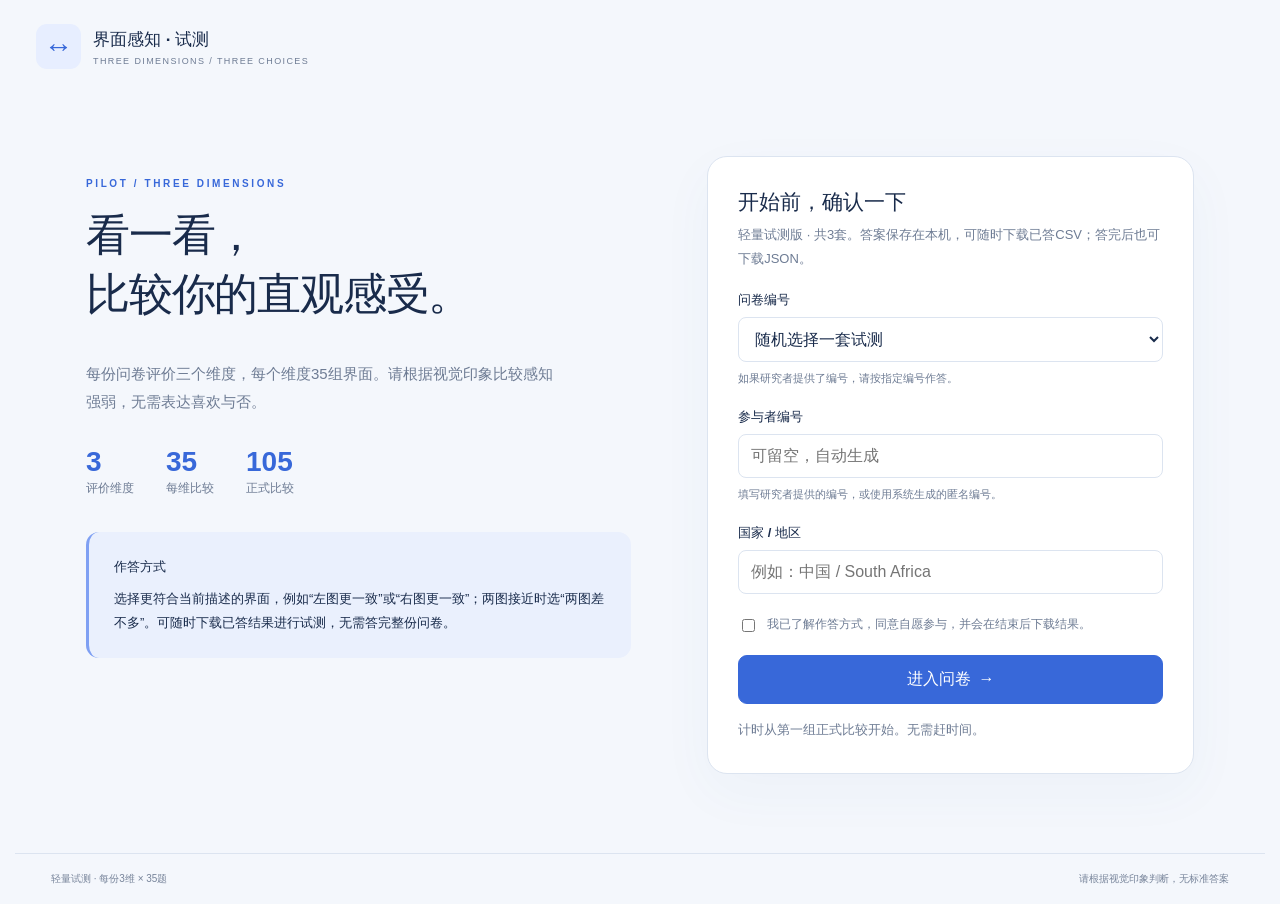
==== commit 061f02bc: "Use intuitive dimension-specific comparison labels" ====
--- a/three35.html
+++ b/three35.html
@@ -37,7 +37,7 @@
 </head>
 <body>
   <header class="site-header">
-    <a class="brand" href="./" aria-label="问卷首页"><span class="brand-mark">↔</span><span>界面感知 · 试测<small>THREE DIMENSIONS / THREE CHOICES</small></span></a>
+    <a class="brand" href="./three35.html" aria-label="问卷首页"><span class="brand-mark">↔</span><span>界面感知 · 试测<small>THREE DIMENSIONS / THREE CHOICES</small></span></a>
     <div class="session-tools" id="session-tools" hidden>
       <div class="clock"><span>总用时</span><strong id="wall-clock">00:00</strong></div>
       <div class="clock secondary-clock"><span>有效作答</span><strong id="active-clock">00:00</strong></div>
@@ -56,10 +56,19 @@
 (function (root) {
   'use strict';
   const SCALE = [
-    {score: 1, label: '左图强于右图', short: '强于', hint: '左图更强'},
-    {score: 0, label: '左图与右图差不多', short: '差不多', hint: '两图相近'},
-    {score: -1, label: '左图弱于右图', short: '弱于', hint: '左图更弱'}
+    {score: 1, label: '左图更符合当前描述', short: '左图', hint: '选择左图'},
+    {score: 0, label: '两图差不多', short: '差不多', hint: '两图相近'},
+    {score: -1, label: '右图更符合当前描述', short: '右图', hint: '选择右图'}
   ];
+  const DIMENSION_WORDING = {
+    consistency:'更一致', vitality:'更有活力', fun:'更有趣',
+    intelligence:'更智能', trendiness:'更新潮', premium:'更高级'
+  };
+  function comparisonLabel(code, score) {
+    if (!DIMENSION_WORDING[code] || !SCALE.some(s=>s.score===score)) throw new Error('无效的比较答案');
+    return score === 0 ? '两图差不多' : (score === 1 ? '左图' : '右图') + DIMENSION_WORDING[code];
+  }
+  function dimensionQuestion(code) {return '哪张界面看起来' + DIMENSION_WORDING[code] + '？';}
   function makePlan(data, formNumber, orientation) {
     const form = data.forms.find(f => f.number === Number(formNumber));
     if (!form || !['A','B'].includes(orientation)) throw new Error('无效的试测问卷编号');
@@ -81,12 +90,12 @@
     return {orderIndex:orientation === 'A' ? 0 : 1,order,trials};
   }
   function responseFields(trial, score) {
-    if (!SCALE.some(s => s.score === score)) throw new Error('无效的五级答案');
+    if (!SCALE.some(s => s.score === score)) throw new Error('无效的三类答案');
     return {
       response_score_left: score,
       score_for_base_left: score * (trial.left_ui === trial.base_left_ui ? 1 : -1),
       score_for_canonical_ui_1: score * (trial.left_ui === trial.canonical_ui_1 ? 1 : -1),
-      response_label: SCALE.find(s => s.score === score).label
+      response_label: comparisonLabel(trial.dimension_code, score)
     };
   }
   function csvCell(value) {
@@ -105,7 +114,7 @@
     const minutes = Math.floor(seconds / 60);
     return (minutes < 100 ? String(minutes).padStart(2, '0') : String(minutes)) + ':' + String(seconds % 60).padStart(2, '0');
   }
-  root.QuestionnaireCore = {SCALE, makePlan, responseFields, toCsv, formatTime};
+  root.QuestionnaireCore = {SCALE, comparisonLabel, dimensionQuestion, makePlan, responseFields, toCsv, formatTime};
 })(typeof window === 'undefined' ? globalThis : window);
 </script>
 <script>(function () {
@@ -236,7 +245,7 @@
     let mismatch = false;
     if (saved) mismatch = (formValid && saved.form_number !== requestedForm) || (['A','B'].includes(direction) && direction !== saved.orientation);
     const resume = saved ? `<section class="resume-card"><h3>${saved.stage === 'done' ? '已有一份已完成的结果' : '发现未完成的问卷'}</h3><p class="rating-hint">问卷${String(saved.form_number).padStart(2,'0')} · 已完成 ${saved.answers.length} / 105 题 · 参与者 ${escapeHtml(saved.participant_id)}${mismatch ? '<br>当前链接的问卷或方向与已存进度不同，请确认后选择。' : ''}</p><div class="actions"><button class="button button-primary" id="restore-session" type="button">${saved.stage === 'done' ? '查看并下载结果' : '继续已存问卷'}</button><button class="button button-quiet" id="discard-session" type="button">清除本机进度，重新开始</button></div></section>` : '';
-    app.innerHTML = `${resume}<div class="hero"><section class="hero-copy"><span class="eyebrow">PILOT / THREE DIMENSIONS</span><h1>看一看，<br>比较你的直观感受。</h1><p>每份问卷评价三个维度，每个维度35组界面。请根据视觉印象比较感知强弱，无需表达喜欢与否。</p><div class="stat-row"><div class="stat"><strong>3</strong><span>评价维度</span></div><div class="stat"><strong>35</strong><span>每维比较</span></div><div class="stat"><strong>105</strong><span>正式比较</span></div></div><div class="guide"><strong>作答方式</strong><p>以左图为参照，选择它强于、差不多或弱于右图。选中后点击下一题。可随时下载已答结果进行试测，无需答完整份问卷。</p></div></section><form id="setup-form" class="setup-card"><h2>开始前，确认一下</h2><p>轻量试测版 · 共3套。答案保存在本机，可随时下载已答CSV；答完后也可下载JSON。</p><label class="field"><span>问卷编号</span><select id="form-number" name="form"><option value="random">随机选择一套试测</option>${DATA.forms.map(f => `<option value="${f.number}" ${formValid && f.number === requestedForm ? 'selected' : ''}>试测 ${String(f.number).padStart(2,'0')}</option>`).join('')}</select><small>如果研究者提供了编号，请按指定编号作答。</small></label><label class="field"><span>参与者编号</span><input id="participant-id" name="participant" maxlength="60" placeholder="可留空，自动生成" autocomplete="off"><small>填写研究者提供的编号，或使用系统生成的匿名编号。</small></label><label class="field"><span>国家 / 地区</span><input id="country" name="country" required maxlength="80" placeholder="例如：中国 / South Africa" value="${escapeHtml((params.get('country') || '').slice(0,80))}" autocomplete="off"></label><label class="consent"><input type="checkbox" id="consent" required><span>我已了解作答方式，同意自愿参与，并会在结束后下载结果。</span></label><p id="setup-error" class="error" role="alert"></p><button class="button button-primary full-width" type="submit" ${saved ? 'disabled' : ''}>进入问卷 <span aria-hidden="true">→</span></button><p class="rating-hint" style="margin:14px 0 0">计时从第一组正式比较开始。无需赶时间。</p></form></div>`;
+    app.innerHTML = `${resume}<div class="hero"><section class="hero-copy"><span class="eyebrow">PILOT / THREE DIMENSIONS</span><h1>看一看，<br>比较你的直观感受。</h1><p>每份问卷评价三个维度，每个维度35组界面。请根据视觉印象比较感知强弱，无需表达喜欢与否。</p><div class="stat-row"><div class="stat"><strong>3</strong><span>评价维度</span></div><div class="stat"><strong>35</strong><span>每维比较</span></div><div class="stat"><strong>105</strong><span>正式比较</span></div></div><div class="guide"><strong>作答方式</strong><p>选择更符合当前描述的界面，例如“左图更一致”或“右图更一致”；两图接近时选“两图差不多”。可随时下载已答结果进行试测，无需答完整份问卷。</p></div></section><form id="setup-form" class="setup-card"><h2>开始前，确认一下</h2><p>轻量试测版 · 共3套。答案保存在本机，可随时下载已答CSV；答完后也可下载JSON。</p><label class="field"><span>问卷编号</span><select id="form-number" name="form"><option value="random">随机选择一套试测</option>${DATA.forms.map(f => `<option value="${f.number}" ${formValid && f.number === requestedForm ? 'selected' : ''}>试测 ${String(f.number).padStart(2,'0')}</option>`).join('')}</select><small>如果研究者提供了编号，请按指定编号作答。</small></label><label class="field"><span>参与者编号</span><input id="participant-id" name="participant" maxlength="60" placeholder="可留空，自动生成" autocomplete="off"><small>填写研究者提供的编号，或使用系统生成的匿名编号。</small></label><label class="field"><span>国家 / 地区</span><input id="country" name="country" required maxlength="80" placeholder="例如：中国 / South Africa" value="${escapeHtml((params.get('country') || '').slice(0,80))}" autocomplete="off"></label><label class="consent"><input type="checkbox" id="consent" required><span>我已了解作答方式，同意自愿参与，并会在结束后下载结果。</span></label><p id="setup-error" class="error" role="alert"></p><button class="button button-primary full-width" type="submit" ${saved ? 'disabled' : ''}>进入问卷 <span aria-hidden="true">→</span></button><p class="rating-hint" style="margin:14px 0 0">计时从第一组正式比较开始。无需赶时间。</p></form></div>`;
     if (saved) {
       document.getElementById('restore-session').onclick = async () => {
         state = saved;
@@ -278,7 +287,7 @@
   }
   function showIntro() {
     const dimension = dimensionAt(0);
-    app.innerHTML = `<section class="center-card"><span class="eyebrow">READY WHEN YOU ARE</span><h1>先认识当前的评价标准。</h1><p class="muted">问卷 ${String(state.form_number).padStart(2,'0')} · 共三个维度，每维16题。每题只比较当前维度的强弱。</p><div class="dimension-list">${plan.order.map(code => `<span>${DATA.dimensions.find(d=>d.code===code).name}</span>`).join('')}</div><h2>第一个维度：${dimension.name}</h2><p class="definition-large">${dimension.definition}</p><p class="rating-hint">三个选项统一表示左图相对右图：强于、差不多、弱于。选择后，再点击“下一题”。</p><button id="start-trials" class="button button-primary" type="button">开始本维度 →</button></section>`;
+    app.innerHTML = `<section class="center-card"><span class="eyebrow">READY WHEN YOU ARE</span><h1>先认识当前的评价标准。</h1><p class="muted">问卷 ${String(state.form_number).padStart(2,'0')} · 共三个维度，每维16题。每题只比较当前维度的强弱。</p><div class="dimension-list">${plan.order.map(code => `<span>${DATA.dimensions.find(d=>d.code===code).name}</span>`).join('')}</div><h2>第一个维度：${dimension.name}</h2><p class="definition-large">${dimension.definition}</p><p class="rating-hint">选项会随维度变化，例如“左图更一致／两图差不多／右图更一致”。选择后，再点击“下一题”。</p><button id="start-trials" class="button button-primary" type="button">开始本维度 →</button></section>`;
     document.getElementById('start-trials').onclick = () => {
       state.started_at = new Date().toISOString(); state.stage = 'trial';
       logEvent('started'); persist(); render();
@@ -288,7 +297,7 @@
     const trial = plan.trials[state.index];
     const dimension = dimensionAt(state.index);
     const token = renderId;
-    app.innerHTML = `<div class="progress-meta"><span>问卷 ${String(state.form_number).padStart(2,'0')} · 第 ${trial.dimension_position} / 3 个维度</span><span>已完成 ${state.answers.length} / 105 题</span></div><div class="progress-track" role="progressbar" aria-label="问卷进度" aria-valuenow="${state.answers.length}" aria-valuemin="0" aria-valuemax="105"><div class="progress-fill" style="width:${state.answers.length/105*100}%"></div></div><div class="dimension-tabs">${plan.order.map((code,i)=>`<span class="dimension-tab ${i+1===trial.dimension_position ? 'current' : i+1<trial.dimension_position ? 'done' : ''}">${i+1<trial.dimension_position ? '✓ ' : ''}${DATA.dimensions.find(d=>d.code===code).name}</span>`).join('')}</div><section aria-labelledby="trial-question"><div class="trial-heading"><div><h1 id="trial-question">左图的${dimension.name}，相比右图如何？</h1><p class="definition">${dimension.definition}</p></div><span class="trial-number">本维度 ${trial.dimension_trial_index} / 35</span></div><div class="image-grid">${[['left',trial.left_ui,'左图'],['right',trial.right_ui,'右图']].map(([side,ui,label])=>`<figure class="image-card"><figcaption><strong>${label} <span class="muted">· ${ui}</span></strong><span class="image-caption-hint">点击查看大图</span></figcaption><div class="image-stage"><img class="stimulus" id="${side}-image" alt="${label} ${ui}" tabindex="0" role="button" aria-label="放大${label} ${ui}"></div></figure>`).join('')}</div><div id="loading-status" class="loading-status" role="status">正在加载两张界面图…</div><div class="response-panel"><p class="response-prompt">以左图为参照，比较「${dimension.name}」</p><div class="choices" role="group" aria-label="三类比较">${C.SCALE.map((s,i)=>`<button class="choice" data-score="${s.score}" type="button" aria-pressed="${state.selected === s.score}" disabled aria-label="${s.label}">${s.short}<small>${i+1} · ${s.hint}</small></button>`).join('')}</div><div class="trial-actions"><p>快捷键 1—3 选择，Enter 确认。<br><span id="save-status" class="save-status">${storageWorking ? '进度自动保存在当前浏览器' : '本机保存不可用，请保持页面打开'}</span></p><button class="button button-primary" id="next-trial" type="button" disabled>${state.index === 104 ? '完成问卷' : trial.dimension_trial_index === 35 ? '完成本维度 →' : '下一题 →'}</button></div></div></section>`;
+    app.innerHTML = `<div class="progress-meta"><span>问卷 ${String(state.form_number).padStart(2,'0')} · 第 ${trial.dimension_position} / 3 个维度</span><span>已完成 ${state.answers.length} / 105 题</span></div><div class="progress-track" role="progressbar" aria-label="问卷进度" aria-valuenow="${state.answers.length}" aria-valuemin="0" aria-valuemax="105"><div class="progress-fill" style="width:${state.answers.length/105*100}%"></div></div><div class="dimension-tabs">${plan.order.map((code,i)=>`<span class="dimension-tab ${i+1===trial.dimension_position ? 'current' : i+1<trial.dimension_position ? 'done' : ''}">${i+1<trial.dimension_position ? '✓ ' : ''}${DATA.dimensions.find(d=>d.code===code).name}</span>`).join('')}</div><section aria-labelledby="trial-question"><div class="trial-heading"><div><h1 id="trial-question">${C.dimensionQuestion(dimension.code)}</h1><p class="definition">${dimension.definition}</p></div><span class="trial-number">本维度 ${trial.dimension_trial_index} / 35</span></div><div class="image-grid">${[['left',trial.left_ui,'左图'],['right',trial.right_ui,'右图']].map(([side,ui,label])=>`<figure class="image-card"><figcaption><strong>${label} <span class="muted">· ${ui}</span></strong><span class="image-caption-hint">点击查看大图</span></figcaption><div class="image-stage"><img class="stimulus" id="${side}-image" alt="${label} ${ui}" tabindex="0" role="button" aria-label="放大${label} ${ui}"></div></figure>`).join('')}</div><div id="loading-status" class="loading-status" role="status">正在加载两张界面图…</div><div class="response-panel"><p class="response-prompt">只根据「${dimension.name}」判断；两图接近时选择中间项</p><div class="choices" role="group" aria-label="三类比较">${C.SCALE.map((s,i)=>`<button class="choice" data-score="${s.score}" type="button" aria-pressed="${state.selected === s.score}" disabled aria-label="${C.comparisonLabel(dimension.code,s.score)}">${C.comparisonLabel(dimension.code,s.score)}<small>${i+1} · ${s.hint}</small></button>`).join('')}</div><div class="trial-actions"><p>快捷键 1—3 选择，Enter 确认。<br><span id="save-status" class="save-status">${storageWorking ? '进度自动保存在当前浏览器' : '本机保存不可用，请保持页面打开'}</span></p><button class="button button-primary" id="next-trial" type="button" disabled>${state.index === 104 ? '完成问卷' : trial.dimension_trial_index === 35 ? '完成本维度 →' : '下一题 →'}</button></div></div></section>`;
     const images = [document.getElementById('left-image'), document.getElementById('right-image')];
     let loaded = 0;
     let failed = false;
@@ -378,14 +387,14 @@
       total_elapsed_ms: wallTime(), active_response_ms: Math.round(state.active_total_ms),
       time_zone: Intl.DateTimeFormat().resolvedOptions().timeZone,
       timing_note: '总用时包括休息、加载和离开页面；有效作答时间仅累计两图加载完成后、页面可见且未暂停的答题时间。刷新前最后约1秒可能未保存；不等同于眼动或注意力测量。',
-      scale_note: '三类分值为有序类别，正值表示左图更强，不应直接解释为等距测量。',
+      scale_note: '三类分值为有序类别，正值表示左图更符合当前维度描述，不应直接解释为等距测量。',
       scale: C.SCALE.map(s=>({score_left:s.score,label:s.label})), dimensions: dimensionSummary};
   }
   function download(format) {
     const base = 'UI试测3维35题_'  + state.form_number.toString().padStart(2,'0') + '_' + state.participant_id.replace(/[^a-zA-Z0-9_\u3400-\u9fff-]/g,'_').slice(0,40) + '_' + state.session_id.slice(0,8);
     const completed = state.stage === 'done';
     const elapsed = wallTime();
-    const exportRows = state.answers.map(row => ({...row,
+    const exportRows = state.answers.map(row => ({
       '问卷是否完成': completed ? '是' : '否',
       '完成用时（分秒）': completed ? C.formatTime(elapsed) : '',
       '完成用时（秒）': completed ? Math.round(elapsed) / 1000 : '',
@@ -393,9 +402,10 @@
       '完成时刻（UTC）': state.finished_at || '',
       '当前已用时（秒）': Math.round(elapsed) / 1000,
       '有效作答用时（秒）': Math.round(state.active_total_ms) / 1000,
-      '本题用时（秒）': row.active_time_ms / 1000
+      '本题用时（秒）': row.active_time_ms / 1000,
+      ...row, response_label:C.comparisonLabel(row.dimension_code,row.response_score_left)
     }));
-    const text = format === 'csv' ? C.toCsv(exportRows) : JSON.stringify({metadata:metadata(), responses:state.answers, events:state.events}, null, 2);
+    const text = format === 'csv' ? C.toCsv(exportRows) : JSON.stringify({metadata:metadata(), responses:state.answers.map(row=>({...row,response_label:C.comparisonLabel(row.dimension_code,row.response_score_left)})), events:state.events}, null, 2);
     const blob = new Blob([text], {type:format === 'csv' ? 'text/csv;charset=utf-8' : 'application/json;charset=utf-8'});
     const url = URL.createObjectURL(blob);
     const link = document.createElement('a'); link.href=url; link.download=base+'.'+format;
